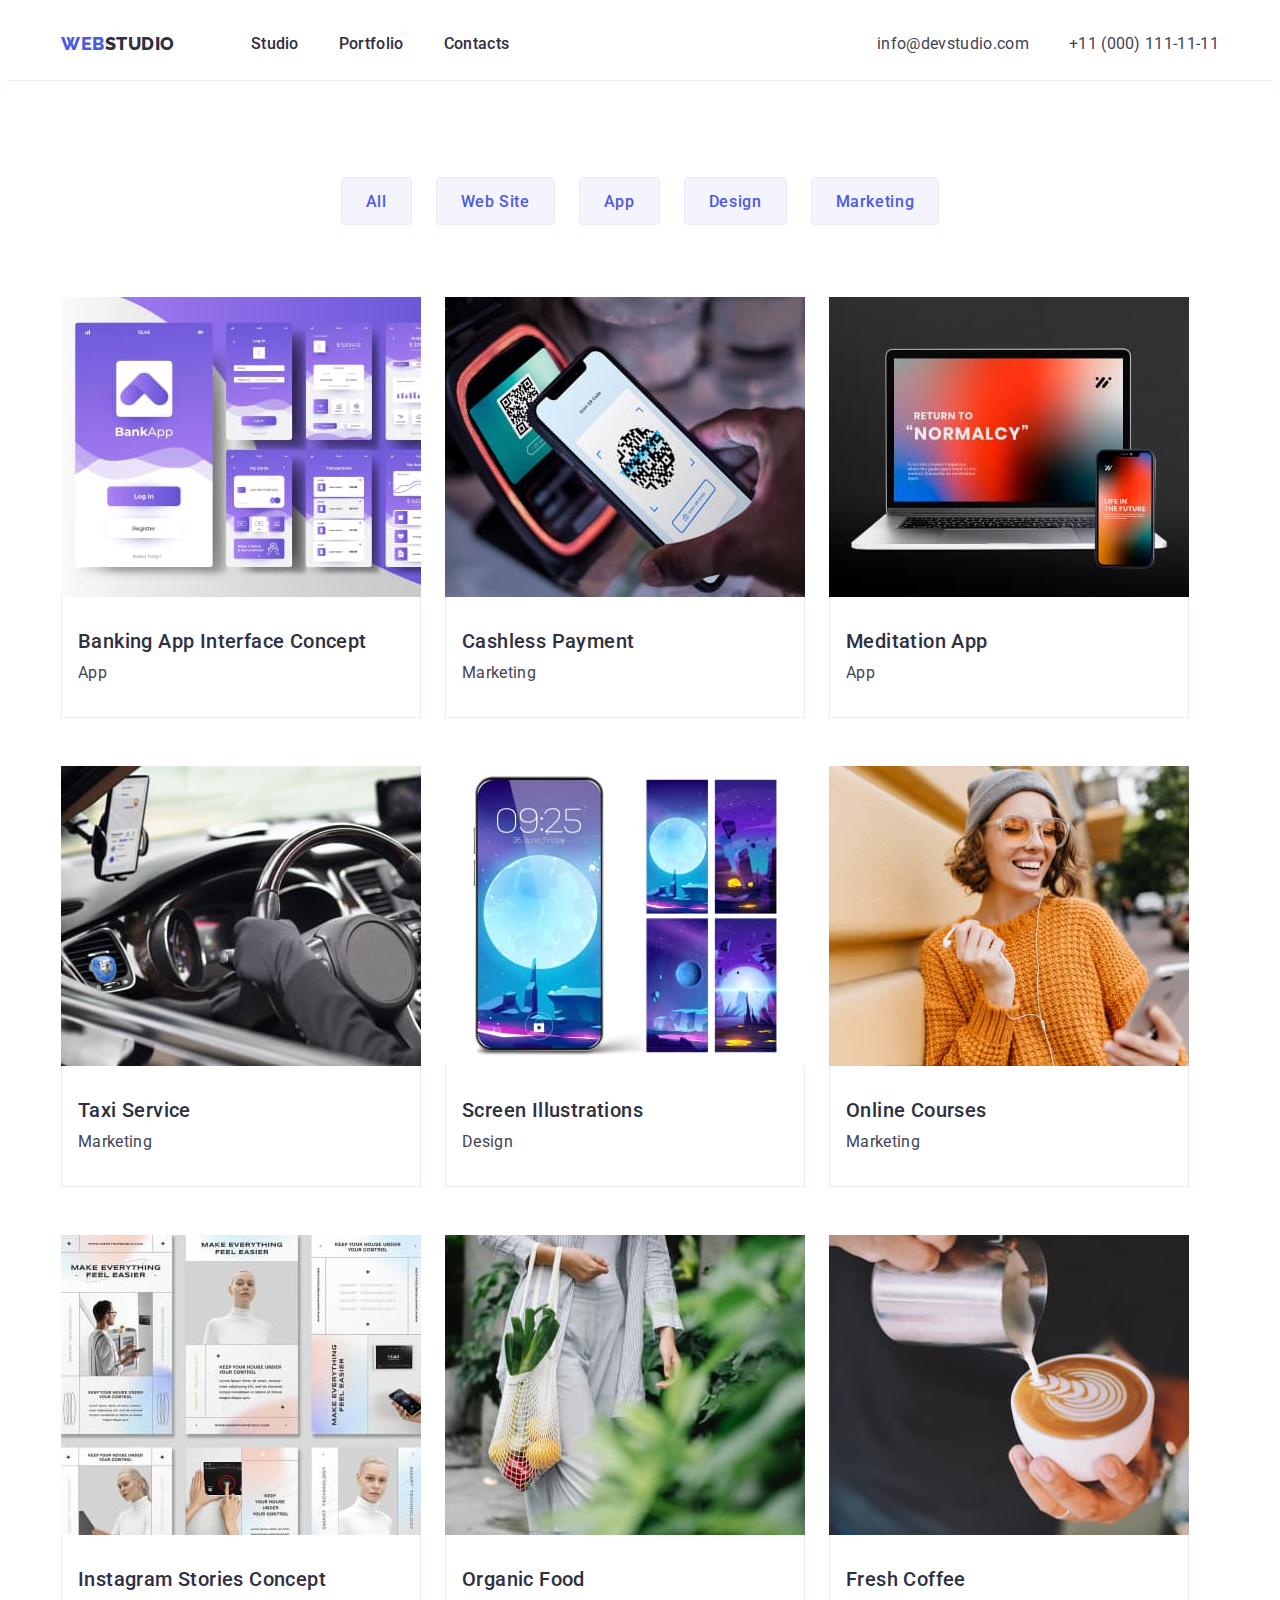
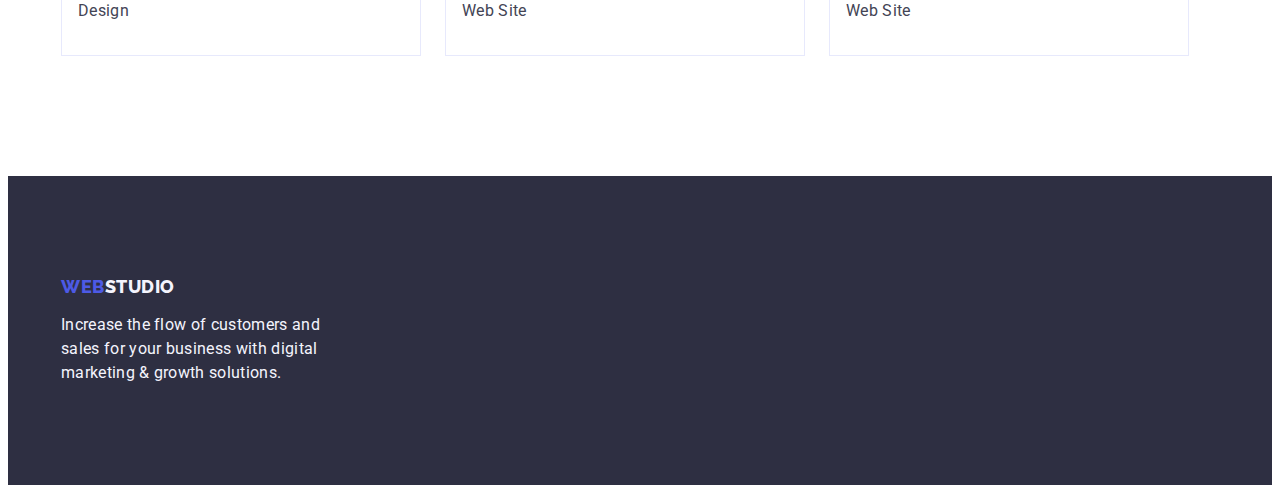
==== portfolio.html @ 19d8de01 "Створив репозиторій" ====
<!DOCTYPE html>
<html lang="en">
  <head>
    <meta charset="UTF-8" />
    <meta http-equiv="X-UA-Compatible" content="IE=edge" />
    <meta name="viewport" content="width=device-width, initial-scale=1.0" />
    <title>Portfolio</title>
    <link rel="preconnect" href="https://fonts.googleapis.com" />
    <link rel="preconnect" href="https://fonts.gstatic.com" crossorigin />
    <link
      href="https://fonts.googleapis.com/css2?family=Raleway:wght@800&family=Roboto:wght@400;500;700;900&display=swap"
      rel="stylesheet"
    />
    <link
      rel="stylesheet"
      href="https://cdnjs.cloudflare.com/ajax/libs/modern-normalize/2.0.0/modern-normalize.min.css"
      integrity="sha512-4xo8blKMVCiXpTaLzQSLSw3KFOVPWhm/TRtuPVc4WG6kUgjH6J03IBuG7JZPkcWMxJ5huwaBpOpnwYElP/m6wg=="
      crossorigin="anonymous"
      referrerpolicy="no-referrer"
    />
    <link rel="stylesheet" href="./css/styles.css" />
  </head>
  <body>
    <header class="header">
      <div class="container header-conteiner">
        <nav class="header-navigation">
          <a href="./index.html" class="header-logo link"
            >Web<span class="header-logo-color">Studio</span></a
          >
          <ul class="header-nav-list list">
            <li>
              <a class="header-nav-link link" href="./index.html">Studio</a>
            </li>
            <li>
              <a class="header-nav-link link" href="./portfolio.html"
                >Portfolio</a
              >
            </li>
            <li><a class="header-nav-link link" href="">Contacts</a></li>
          </ul>
        </nav>
        <!-- силки на номер телефона  и адрес добавить -->
        <address class="header-address">
          <ul class="header-address-list list">
            <li>
              <a
                class="header-address-link link"
                href="mailto:info@devstudio.com"
                >info@devstudio.com</a
              >
            </li>
            <li>
              <a class="header-address-link link" href="tel:+110001111111"
                >+11 (000) 111-11-11</a
              >
            </li>
          </ul>
        </address>
      </div>
    </header>
    <main>
      <section class="portfolio">
        <div class="container">
          <h1 class="portfolio-title">portfolio</h1>
          <ul class="portfolio-list list">
            <li class="button-margin">
              <button class="button-filter" type="button">All</button>
            </li>
            <li>
              <button class="button-filter" type="button">Web Site</button>
            </li>
            <li><button class="button-filter" type="button">App</button></li>
            <li>
              <button class="button-filter" type="button">Design</button>
            </li>
            <li>
              <button class="button-filter" type="button">Marketing</button>
            </li>
          </ul>
          <ul class="list-img list">
            <li class="list-img-text">
              <a href="" class="link">
                <img
                  class="img-margin"
                  src="./images/bank-app.jpg"
                  alt="bank-app"
                  width="360"
                  height="300"
                />
                <div class="list-info">
                  <h2 class="portfolio-item-title">
                    Banking App Interface Concept
                  </h2>
                  <p class="portfolio-text">App</p>
                </div>
              </a>
            </li>
            <li class="list-img-text">
              <a href="" class="link">
                <img
                  class="img-margin"
                  src="./images/phone-scans-qr-code.jpg"
                  alt="phone-scans-qr-code"
                  width="360"
                  height="300"
                />
                <div class="list-info">
                  <h2 class="portfolio-item-title">Cashless Payment</h2>
                  <p class="portfolio-text">Marketing</p>
                </div>
              </a>
            </li>
            <li class="list-img-text">
              <a href="" class="link">
                <img
                  class="img-margin"
                  src="./images/phone-in-the-background-laptop.jpg"
                  alt="phone in the background laptop"
                  width="360"
                  height="300"
                />
                <div class="list-info">
                  <h2 class="portfolio-item-title">Meditation App</h2>
                  <p class="portfolio-text">App</p>
                </div>
              </a>
            </li>
            <li class="list-img-text">
              <a href="" class="link">
                <img
                  class="img-margin"
                  src="./images/taxi-car-interior-view.jpg"
                  alt="taxi car interior view"
                  width="360"
                  height="300"
                />
                <div class="list-info">
                  <h2 class="portfolio-item-title">Taxi Service</h2>
                  <p class="portfolio-text">Marketing</p>
                </div>
              </a>
            </li>
            <li class="list-img-text">
              <a href="" class="link">
                <img
                  class="img-margin"
                  src="./images/screen-saver.jpg"
                  alt="screen saver"
                  width="360"
                  height="300"
                />
                <div class="list-info">
                  <h2 class="portfolio-item-title">Screen Illustrations</h2>
                  <p class="portfolio-text">Design</p>
                </div>
              </a>
            </li>
            <li class="list-img-text">
              <a href="" class="link">
                <img
                  class="img-margin"
                  src="./images/girl-estens-to-the-course.jpg"
                  alt="girl lestens to the course"
                  width="360"
                  height="300"
                />
                <div class="list-info">
                  <h2 class="portfolio-item-title">Online Courses</h2>
                  <p class="portfolio-text">Marketing</p>
                </div>
              </a>
            </li>
            <li class="list-img-text">
              <a href="" class="link">
                <img
                  class="img-margin"
                  src="./images/instagram-stories.jpg"
                  alt="nstagram stories"
                  width="360"
                  height="300"
                />
                <div class="list-info">
                  <h2 class="portfolio-item-title">
                    Instagram Stories Concept
                  </h2>
                  <p class="portfolio-text">Design</p>
                </div>
              </a>
            </li>
            <li class="list-img-text">
              <a href="" class="link">
                <img
                  class="img-margin"
                  src="./images/organic-foot-in-a-bag.jpg"
                  alt="organic foot in a bag"
                  width="360"
                  height="300"
                />
                <div class="list-info">
                  <h2 class="portfolio-item-title">Organic Food</h2>
                  <p class="portfolio-text">Web Site</p>
                </div>
              </a>
            </li>
            <li class="list-img-text">
              <a href="" class="link">
                <img
                  class="img-margin"
                  src="./images/a-cup-of-coffee.jpg"
                  alt="a cup of coffee"
                  width="360"
                  height="300"
                />
                <div class="list-info">
                  <h2 class="portfolio-item-title">Fresh Coffee</h2>
                  <p class="portfolio-text">Web Site</p>
                </div>
              </a>
            </li>
          </ul>
        </div>
      </section>
    </main>
    <footer class="footer">
      <div class="container">
        <a href="./index.html" class="footer-logo link"
          >Web<span class="footer-logo-color">Studio</span></a
        >
        <p class="footer-text">
          Increase the flow of customers and sales for your business with
          digital marketing & growth solutions.
        </p>
      </div>
    </footer>
  </body>
</html>
---- css/styles.css ----
body {
  font-family: "Roboto", sans-serif;
  color: var(--text-color);
  background-color: var(--white-color);
}

p,
h1,
h2,
h3 {
  margin: 0;
}
ul {
  padding: 0;
  margin: 0;
}
img {
  display: block;
}

:root {
  --text-color: #434455;
  --active-color: #404bbf;
  --brand-color: #4d5ae5;
  --text-color-second: #2e2f42;
  --dark-white-color: #f4f4fd;
  --white-color: #ffffff;
}

.list {
  list-style: none;
}

.link {
  text-decoration: none;
}

.container {
  width: 1158px;
  padding: 0 15px 0 15px;
  margin: 0 auto;
}
/* -----------------   HEADER  ---------------------- */
.header {
  border-bottom: 1px solid #e7e9fc;
}
.header-conteiner {
  display: flex;
  align-items: center;
}

.header-navigation {
  display: flex;
  align-items: center;
}

.header-nav-list {
  display: flex;
  gap: 40px;
}

.header-address {
  font-style: normal;
}

.header-address-list {
  display: flex;
  gap: 40px;
}
.header-logo {
  font-family: "Raleway", sans-serif;
  font-style: normal;
  font-weight: 800;
  font-size: 18px;
  line-height: 1.17;
  letter-spacing: 0.03em;
  text-transform: uppercase;
  color: var(--brand-color);
  margin-right: 76px;
}
.header-logo-color {
  color: var(--text-color-second);
}
.header-nav-link {
  font-style: normal;
  font-weight: 500;
  font-size: 16px;
  line-height: 1.5;
  letter-spacing: 0.02em;
  color: var(--text-color-second);
  display: block;
  padding-top: 24px;
  padding-bottom: 24px;
}
.header-nav-link:hover,
.header-nav-link:focus {
  color: var(--active-color);
}

.header-address {
  margin-left: auto;
}
.header-address-link {
  font-style: normal;
  font-size: 16px;
  line-height: 1.5;
  letter-spacing: 0.02em;
  color: var(--text-color);
}
.header-address-link:hover,
.header-address-link:focus {
  color: var(--active-color);
}

/* -----------------   HERO  ---------------------- */
.hero {
  background-color: var(--text-color-second);
  text-align: center;
  padding-top: 188px;
  padding-bottom: 188px;
}

.hero-title {
  font-size: 56px;
  line-height: 1.07;
  letter-spacing: 0.02em;
  color: var(--white-color);

  max-width: 496px;
  margin: 0 auto 40px;
}

.hero-button {
  min-width: 169px;
  height: 56px;
  display: block;
  border-radius: 4px;
  padding: 16px 32px;
  cursor: pointer;
  margin: 0 auto;

  box-shadow: 0px 4px 4px rgba(0, 0, 0, 0.15);

  border: none;
  background-color: var(--brand-color);

  font-family: inherit;
  font-weight: 500;
  font-size: 16px;
  line-height: 1.5;
  letter-spacing: 0.04em;
  color: var(--white-color);
}
.hero-button:hover,
.hero-button:focus {
  background-color: var(--active-color);
  cursor: pointer;
}
/*  -----------------   ABOUT  --------------------*/
.about {
  padding-top: 120px;
  padding-bottom: 120px;
}
.about-list {
  display: flex;
  gap: 24px;
}

.about-title {
  position: absolute;
  width: 1px;
  height: 1px;
  margin: -1px;
  border: 0;
  padding: 0;
  white-space: nowrap;
  clip-path: inset(100%);
  clip: rect(0 0 0 0);
  overflow: hidden;
}
.about-width {
  width: 25%;
}

.about-list-title {
  margin-bottom: 8px;
  font-weight: 500;
  font-size: 20px;
  line-height: 1.2;
  letter-spacing: 0.02em;
  color: var(--text-color-second);
}

.about-list-text {
  font-size: 16px;
  line-height: 1.5;
  letter-spacing: 0.02em;
  color: var(--text-color);
}

/* -----------------   PRODUСT  --------------------- */
.product {
  padding-bottom: 120px;
}
.product-title {
  background-color: var(--white-color);
  margin-bottom: 72px;

  font-weight: 700;
  font-size: 36px;
  line-height: 1.11;
  text-align: center;
  letter-spacing: 0.02em;
  text-transform: capitalize;
  color: var(--text-color-second);
}
.product-list {
  display: flex;
  gap: 24px;
}

/* -----------------   Team  --------------------- */
.team {
  background-color: var(--dark-white-color);
  padding-top: 120px;
  padding-bottom: 120px;
}
.team-title {
  margin-bottom: 72px;
  font-weight: 700;
  font-size: 36px;
  line-height: 1.11;
  text-align: center;
  letter-spacing: 0.02em;
  text-transform: capitalize;
  color: var(--text-color-second);
}

.team-list {
  display: flex;
  gap: 24px;
}

/* .team-list-img {
} */

.team-img {
  background-color: var(--white-color);
  box-shadow: 0px 1px 6px rgba(46, 47, 66, 0.08),
    0px 1px 1px rgba(46, 47, 66, 0.16), 0px 2px 1px rgba(46, 47, 66, 0.08);
  border-radius: 0px 0px 4px 4px;
}
.team-info {
  padding: 32px 16px;
}
.team-list-title {
  font-weight: 500;
  font-size: 20px;
  line-height: 1.2;
  text-align: center;
  letter-spacing: 0.02em;
  color: var(--text-color-second);
  margin-bottom: 8px;
  text-align: center;
}

.team-list-text {
  font-size: 16px;
  line-height: 1.5;
  text-align: center;
  letter-spacing: 0.02em;
  color: var(--text-color);
}
/* -----------------   FOOTER  --------------------- */
.footer {
  background-color: var(--text-color-second);
  padding-top: 100px;
  padding-bottom: 100px;
}

.footer-logo {
  font-family: "Raleway", sans-serif;
  font-style: normal;
  font-weight: 800;
  font-size: 18px;
  line-height: 1.17;
  letter-spacing: 0.03em;
  text-transform: uppercase;
  color: var(--brand-color);
  display: inline-block;
  margin-bottom: 16px;
}
.footer-logo-color {
  color: var(--dark-white-color);
}
.footer-text {
  width: 264px;
  font-size: 16px;
  line-height: 1.5;
  letter-spacing: 0.02em;
  color: var(--dark-white-color);
}

/* __________PORTFOLIO ST#2_____________ */
.portfolio {
  padding-top: 96px;
  padding-bottom: 120px;
}

.portfolio-title {
  position: absolute;
  width: 1px;
  height: 1px;
  margin: -1px;
  border: 0;
  padding: 0;
  white-space: nowrap;
  clip-path: inset(100%);
  clip: rect(0 0 0 0);
  overflow: hidden;
}
.portfolio-list {
  display: flex;
  gap: 24px;
  justify-content: center;
  margin-bottom: 72px;
}
/* .img-margin {
  margin-bottom: 32px;
} */
.button-filter {
  min-width: 69px;
  height: 48px;
  display: inline-block;
  border: 1px solid #e7e9fc;
  border-radius: 4px;
  padding: 12px 24px;

  background-color: var(--dark-white-color);
  font-family: inherit;
  font-weight: 500;
  font-size: 16px;
  line-height: 1.5;
  text-align: center;
  letter-spacing: 0.04em;
  color: var(--brand-color);
  cursor: pointer;
}

.button-filter:hover,
.button-filter:focus {
  background-color: var(--active-color);
  color: var(--white-color);
  box-shadow: 0px 3px 1px rgba(0, 0, 0, 0.1), 0px 2px 1px rgba(0, 0, 0, 0.08),
    0px 2px 2px rgba(0, 0, 0, 0.12);
  border: 1px solid transparent;
}

.portfolio-item-title {
  margin-bottom: 8px;
  font-weight: 500;
  font-size: 20px;
  line-height: 1.2;
  letter-spacing: 0.02em;
  color: var(--text-color-second);
}
.list-img {
  display: flex;
  flex-wrap: wrap;
  row-gap: 48px;
  column-gap: 24px;
}
.list-info {
  padding: 32px 16px;
  border: 1px solid #e7e9fc;
  border-top: none;
}

.portfolio-text {
  font-size: 16px;
  line-height: 1.5;
  letter-spacing: 0.02em;
  color: var(--text-color);
}
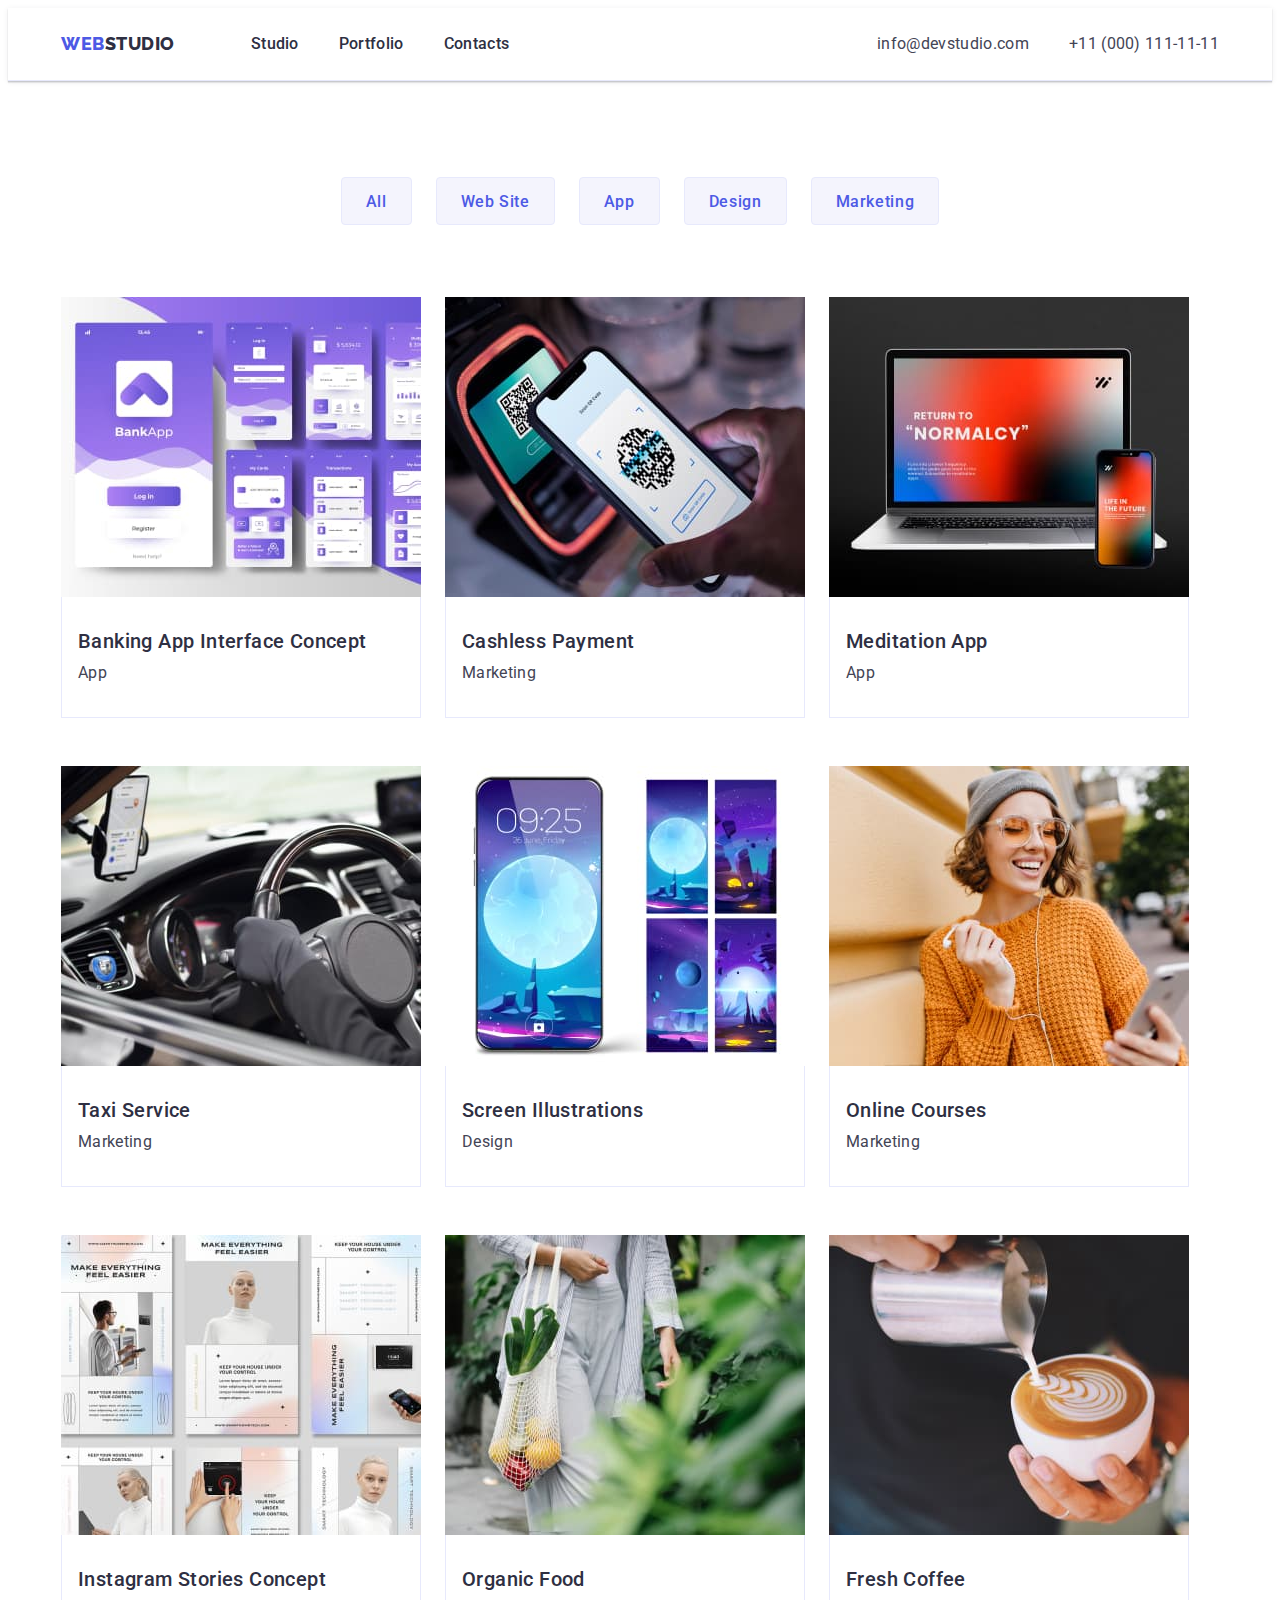
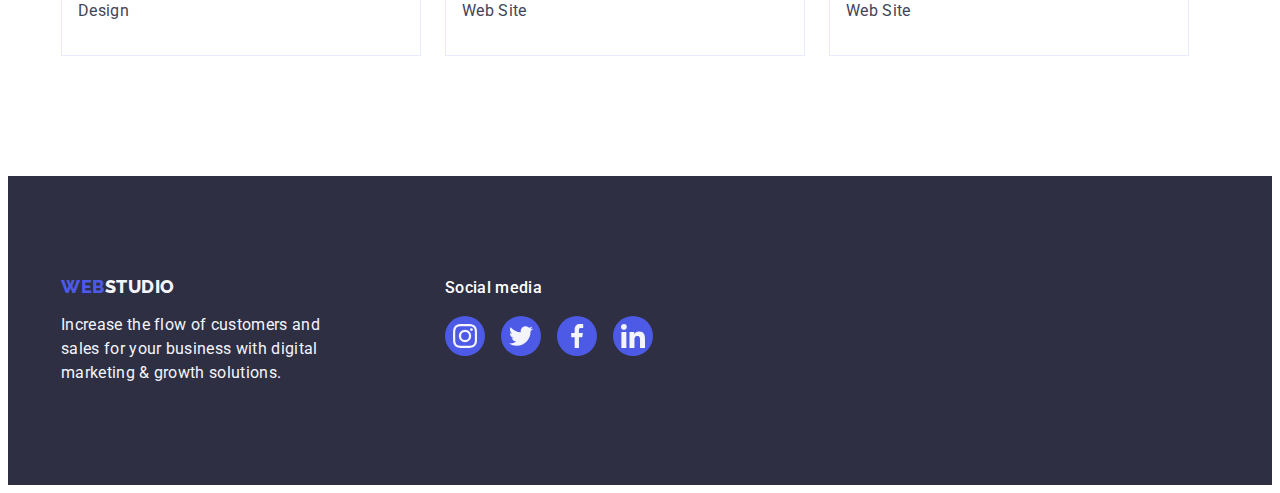
==== commit 4e518415: "g4" ====
--- a/portfolio.html
+++ b/portfolio.html
@@ -222,14 +222,69 @@
       </section>
     </main>
     <footer class="footer">
-      <div class="container">
-        <a href="./index.html" class="footer-logo link"
-          >Web<span class="footer-logo-color">Studio</span></a
-        >
-        <p class="footer-text">
-          Increase the flow of customers and sales for your business with
-          digital marketing & growth solutions.
-        </p>
+      <div class="container list-footer">
+        <div class="footer-logo-text">
+          <a href="./index.html" class="footer-logo link"
+            >Web<span class="footer-logo-color">Studio</span></a
+          >
+          <p class="footer-text">
+            Increase the flow of customers and sales for your business with
+            digital marketing & growth solutions.
+          </p>
+        </div>
+        <div class="footer-social">
+          <p class="social-text">Social media</p>
+          <ul class="footer-social-list list">
+            <li class="footer-social-img">
+              <a
+                href=""
+                class="footer-social-link link"
+                target="_blank"
+                rel="noopener noreferrer"
+              >
+                <svg class="social-footer" width="24" height="24">
+                  <use href="./images/icons.svg#icon-instagram"></use>
+                </svg>
+              </a>
+            </li>
+            <li class="footer-social-img">
+              <a
+                href=""
+                class="footer-social-link link"
+                target="_blank"
+                rel="noopener noreferrer"
+              >
+                <svg class="social-footer" width="24" height="24">
+                  <use href="./images/icons.svg#icon-twitter"></use>
+                </svg>
+              </a>
+            </li>
+            <li class="footer-social-img">
+              <a
+                href=""
+                class="footer-social-link link"
+                target="_blank"
+                rel="noopener noreferrer"
+              >
+                <svg class="social-footer" width="24" height="24">
+                  <use href="./images/icons.svg#icon-facebook"></use>
+                </svg>
+              </a>
+            </li>
+            <li class="footer-social-img">
+              <a
+                href=""
+                class="footer-social-link link"
+                target="_blank"
+                rel="noopener noreferrer"
+              >
+                <svg class="social-footer" width="24" height="24">
+                  <use href="./images/icons.svg#icon-linkedin"></use>
+                </svg>
+              </a>
+            </li>
+          </ul>
+        </div>
       </div>
     </footer>
   </body>
--- a/css/styles.css
+++ b/css/styles.css
@@ -43,6 +43,8 @@
 /* -----------------   HEADER  ---------------------- */
 .header {
   border-bottom: 1px solid #e7e9fc;
+  box-shadow: 0px 2px 1px rgba(46, 47, 66, 0.08),
+    0px 1px 1px rgba(46, 47, 66, 0.16), 0px 1px 6px rgba(46, 47, 66, 0.08);
 }
 .header-conteiner {
   display: flex;
@@ -115,6 +117,16 @@
 /* -----------------   HERO  ---------------------- */
 .hero {
   background-color: var(--text-color-second);
+  max-width: 1440px;
+  margin: 0 auto;
+  background-image: linear-gradient(
+      rgba(46, 47, 66, 0.7),
+      rgba(46, 47, 66, 0.7)
+    ),
+    url(../images/people-office.jpg);
+  background-repeat: no-repeat;
+  background-position: center;
+  background-size: cover;
   text-align: center;
   padding-top: 188px;
   padding-bottom: 188px;
@@ -161,9 +173,21 @@
   padding-top: 120px;
   padding-bottom: 120px;
 }
+
 .about-list {
   display: flex;
   gap: 24px;
+}
+.about-element {
+  display: flex;
+  align-items: center;
+  justify-content: center;
+
+  height: 112px;
+
+  background: #f4f4fd;
+  border-radius: 4px;
+  margin-bottom: 8px;
 }
 
 .about-title {
@@ -241,9 +265,6 @@
   gap: 24px;
 }
 
-/* .team-list-img {
-} */
-
 .team-img {
   background-color: var(--white-color);
   box-shadow: 0px 1px 6px rgba(46, 47, 66, 0.08),
@@ -270,12 +291,90 @@
   text-align: center;
   letter-spacing: 0.02em;
   color: var(--text-color);
+  padding-bottom: 8px;
+}
+.team-sol {
+  fill: #f4f4fd;
+}
+.team-sol-list {
+  display: flex;
+  justify-content: center;
+  gap: 24px;
+}
+.team-sol-img {
+  width: 40px;
+  height: 40px;
+}
+.team-sol-link {
+  width: 100%;
+  height: 100%;
+  color: #8e8f99;
+  background-color: #4d5ae5;
+  border-radius: 50%;
+  display: flex;
+  justify-content: center;
+  align-items: center;
+}
+.team-sol-link:hover {
+  background-color: #404bbf;
+}
+
+/* -----------------   Customer  --------------------- */
+.customers {
+  background-color: var(--white-color);
+  padding-top: 120px;
+  padding-bottom: 120px;
+}
+.customers-title {
+  font-size: 36px;
+  line-height: 1.11;
+  text-align: center;
+  letter-spacing: 0.02em;
+  margin-bottom: 72px;
+  color: #2e2f42;
+}
+.customers-list {
+  display: flex;
+  gap: 24px;
+}
+.customers-item {
+  width: 168px;
+  height: 88px;
+}
+.customers-link {
+  width: 100%;
+  height: 100%;
+  border: 1px solid #8e8f99;
+  border-radius: 4px;
+  display: flex;
+  align-items: center;
+  justify-content: center;
+  color: #8e8f99;
+}
+.customers-link:hover,
+.customers-link:focus {
+  color: #404bbf;
+  border-color: #404bbf;
+}
+.customers-link:focus {
+  background-color: #404bbf;
+}
+.customers-icon {
+  fill: currentColor;
 }
 /* -----------------   FOOTER  --------------------- */
 .footer {
   background-color: var(--text-color-second);
   padding-top: 100px;
   padding-bottom: 100px;
+}
+.list-footer {
+  display: flex;
+  align-items: baseline;
+}
+
+.footer-logo-text {
+  margin-right: 120px;
 }
 
 .footer-logo {
@@ -300,7 +399,45 @@
   letter-spacing: 0.02em;
   color: var(--dark-white-color);
 }
-
+.footer-social {
+  width: 208px;
+  height: 80px;
+}
+.social-text {
+  font-weight: 500;
+  font-size: 16px;
+  line-height: 1.5;
+  letter-spacing: 0.02em;
+  color: #ffffff;
+  margin-bottom: 16px;
+  margin-top: 0;
+}
+
+.footer-social-list {
+  display: flex;
+  gap: 16px;
+}
+.footer-social-img {
+  width: 40px;
+  height: 40px;
+}
+.footer-social-link {
+  width: 100%;
+  height: 100%;
+  background-color: #4d5ae5;
+  border-radius: 50%;
+  font-size: 0;
+  display: flex;
+  justify-content: center;
+  align-items: center;
+}
+.social-footer {
+  fill: #f4f4fd;
+}
+.footer-social-img:hover,
+.footer-social-img:focus {
+  background-color: #31d0aa;
+}
 /* __________PORTFOLIO ST#2_____________ */
 .portfolio {
   padding-top: 96px;
@@ -325,9 +462,7 @@
   justify-content: center;
   margin-bottom: 72px;
 }
-/* .img-margin {
-  margin-bottom: 32px;
-} */
+
 .button-filter {
   min-width: 69px;
   height: 48px;
@@ -382,3 +517,7 @@
   letter-spacing: 0.02em;
   color: var(--text-color);
 }
+.list-img-text:hover {
+  box-shadow: 0px 1px 6px rgba(46, 47, 66, 0.08),
+    0px 1px 1px rgba(46, 47, 66, 0.16), 0px 2px 1px rgba(46, 47, 66, 0.08);
+}
